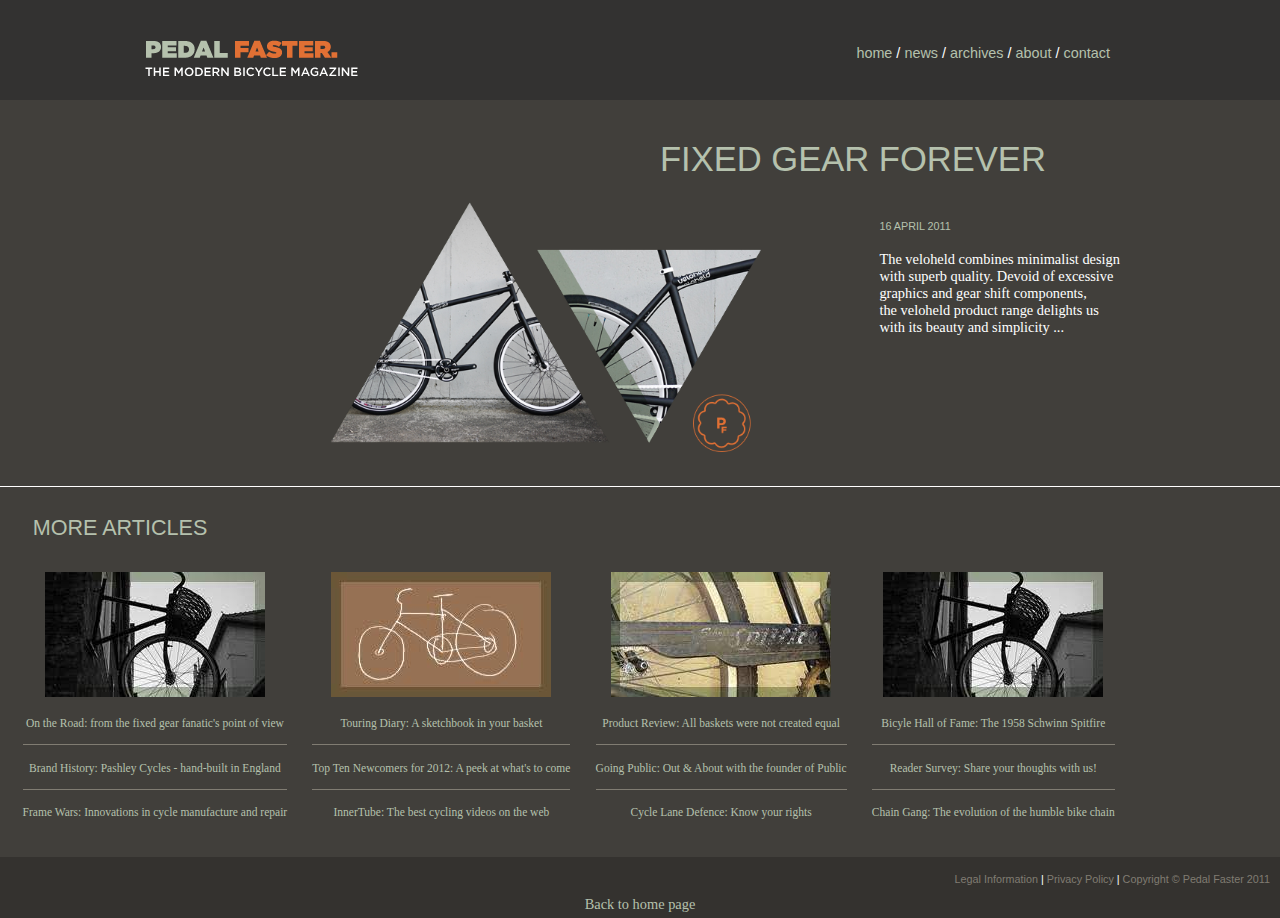
==== chapter no 6.html @ 3142e55a "1st file of css" ====
<!DOCTYPE html>
<html lang="en">
<head>
    <meta charset="UTF-8">
    <meta http-equiv="X-UA-Compatible" content="IE=edge">
    <meta name="viewport" content="width=device-width, initial-scale=1.0">
    <title>layout</title>
    <link  rel="stylesheet"    href="./CSS/style 6.css" >
</head>
<body>
    <div class="header">
    
        <img  class="img" src="./images/logo.png" alt="Pedal Faster - The modern bicycle magazine"
        width="216" height="37" class="logo"  >
    
        <div class=" nav grid-7 ">
            <a href="https://www.htmlandcssbook.com/code-samples/chapter-15/example.html">home</a> /
             <a href="https://www.htmlandcssbook.com/code-samples/chapter-15/example.html">news</a> / 
             <a href="https://www.htmlandcssbook.com/code-samples/chapter-15/example.html">archives</a> /
            <a href="https://www.htmlandcssbook.com/code-samples/chapter-15/example.html">about</a> /
             <a href="https://www.htmlandcssbook.com/code-samples/chapter-15/example.html">contact</a>
        </div>
            </div>
           
            <div class="wrapper">
                <h1 class="fix"> <a href="https://www.htmlandcssbook.com/code-samples/chapter-15/example.html">Fixed Gear Forever</a></h1>
                <img  class="tri" src="./images/triangles.png" alt="" height="250px"  > 
                <p class="date">  <span style="color: #b5c1ad; font-size: 75%;  font-family: Arial, Helvetica, sans-serif; padding-right: 120px; " > 16 APRIL 2011 </span><br> <br>
                The veloheld combines minimalist design <br> with superb quality. Devoid of
                    excessive <br> graphics and gear shift components, <br> the veloheld product range
                    delights us <br> with its beauty and simplicity  ... </p>
            </div>
    
    <!-- .main-story -->
    <div class="more-articles ">
        <h2 class="article"><a href="https://www.htmlandcssbook.com/code-samples/chapter-15/example.html"> <span style="padding-right:1040px ;"> More Articles</span></a></h2>
        <div class="colum1">
            <img   src="images/download (5).jpg" alt="The road ahead"  width="220" height="125" >
            <p><a href="https://www.htmlandcssbook.com/code-samples/chapter-15/example.html">On the Road: from the fixed gear fanatic's point of view</a></p>
            <p><a href="https://www.pashley.co.uk/about/made-in-britain.php#:~:text=Pashley%20is%20England's%20longest%20established,the%20edge%20of%20the%20Cotswolds.">Brand History: Pashley Cycles - hand-built in England</a></p>
            <p><a href="https://www.bikeradar.com/features/cycling-innovations/">Frame Wars: Innovations in cycle manufacture and repair</a></p>
            </div>

            <div class="colum2">
                <img src="./images/download (3).jpg" alt="Sketchbook" width="220" height="125" >
                    <p><a href="https://ctianjinnan.github.io/bicycle_site_demo/">Touring Diary: A sketchbook in your basket</a></p>
                    <p><a href="https://ctianjinnan.github.io/bicycle_site_demo/">Top Ten Newcomers for 2012: A peek at what's to come</a></p>
                    <p><a href="https://ctianjinnan.github.io/bicycle_site_demo/">InnerTube: The best cycling videos on the web</a></p>
                    </div>
                    <div class="colum3 ">
                <img src="./images/download (4).jpg"  alt="Repair shop sign" width="220" height="125" >
                        <p><a href="https://ctianjinnan.github.io/bicycle_site_demo/">Product Review: All baskets were not created equal</a></p>
                        <p><a href="https://ctianjinnan.github.io/bicycle_site_demo/">Going Public: Out &amp; About with the founder of Public</a></p>
                        <p><a href="https://ctianjinnan.github.io/bicycle_site_demo/">Cycle Lane Defence: Know your rights</a></p>
                        </div>
                        <div class="colum4">
                <img src="./images/download (5).jpg" alt="Schwinn Spitfire" width="220" height="125" >
                
                            <p><a href="https://ctianjinnan.github.io/bicycle_site_demo/">Bicyle Hall of Fame: The 1958 Schwinn Spitfire</a></p>
                            <p><a href="https://ctianjinnan.github.io/bicycle_site_demo/">Reader Survey: Share your thoughts with us!</a></p>
                            <p><a href="https://ctianjinnan.github.io/bicycle_site_demo/">Chain Gang: The evolution of the humble bike chain</a></p>
                            </div>
                        </div><!--- wrapper -->
                        <div class="footer clearfix">
                            <div class="container_12">
                            <p class="end"><a href="https://ctianjinnan.github.io/bicycle_site_demo/">Legal Information</a> | <a href="https://ctianjinnan.github.io/bicycle_site_demo/">Privacy
                            Policy</a> | <a href="https://ctianjinnan.github.io/bicycle_site_demo/">Copyright &copy; Pedal Faster 2011</a></p>
                            </div>
                            <a href="index.html"> <span style="color:  #b5c1ad;"> Back to home page</span></a> 
                            
                            </div>

</body>
</html>
---- CSS/style 6.css ----
@font-face {
    font-family: 'QuicksandBook';
    src: url('fonts/Quicksand_Book-webfont.eot');
    src: url('fonts/Quicksand_Book-webfont.eot?#iefix') format('embedded-opentype'),
    url('fonts/Quicksand_Book-webfont.woff') format('woff'),
    url('fonts/Quicksand_Book-webfont.ttf') format('truetype'),
    url('fonts/Quicksand_Book-webfont.svg#QuicksandBook') format('svg');
    font-weight: normal;
    font-style: normal;}
    body {
    color: #ffffff;
    background: #413f3b url("images/bg.jpg");
    font-family: Georgia, "Times New Roman", Times, serif;
    font-size: 90%;
    margin: 0px;
    text-align: center;}
    a {
    color: #b5c1ad;
    text-decoration: none;}
    a:hover {
    color: #ffffff;}
    .header {
        padding: 0px 0px 0px 0px;
        height: 100px;
        position: fixed;
        top: 0px;
        width: 100%;
        z-index: 50;
    background-color: #333231;}
    .nav {
        float: right;
        font-family: QuicksandBook, Helvetica, Arial, sans-serif;
        padding: 45px 0px 0px 0px;
text-align: right;
padding-right: 170px;}
        
.wrapper {
width: 960px;
margin: 0px auto;
background-repeat: no-repeat;
background-position: 0px 0px;
text-align: left;}

   .img{ margin-top: 40px;
padding-right: 350px;}

  
                            h1, h2 {
                                font-family: QuicksandBook, Helvetica, Arial, sans-serif;
                                font-weight: normal;
                                text-transform: uppercase;}
                                h1 {
                                font-size: 240%;
                                margin-top: 140px;
                            padding-left:500px;
                        padding-bottom: -100px;}
                    .date{
                         float: right;} 
                         .tri{
                            padding-left: 170px;
                            padding-bottom: 30px; 
                         }
                         
                        .more-articles {
                            border-top: 1px solid #ffffff;
                            padding: 10px;}
                       
                       .more-articles p {
                        border-bottom: 1px solid #807c72;
                        padding: 5px 0px 15px 0px;
                        font-size: 80%;}
                        .more-articles p:last-child {
                            border-bottom: none;}
                            .footer {
                                clear: both;
                                background: rgba(0, 0, 0, 0.2);
                                padding: 5px 10px;}
                                .footer p {
                                font-family: Helvetica, Arial, sans-serif;
                                font-size: 75%;
                                text-align: right;}
                                .footer a {
                                color: #807c72;}
                                .colum1{
                                    float: left;
                                    margin: 1%;
                                }
                                .colum2{
                                    float: left;
                                    margin: 1%;

                                }
                                .colum3{
                                    margin: 1%;
                                    float: left; 
                                }
                                .colum4{
                                    margin: 1%;
                                    float: left; 
                                }
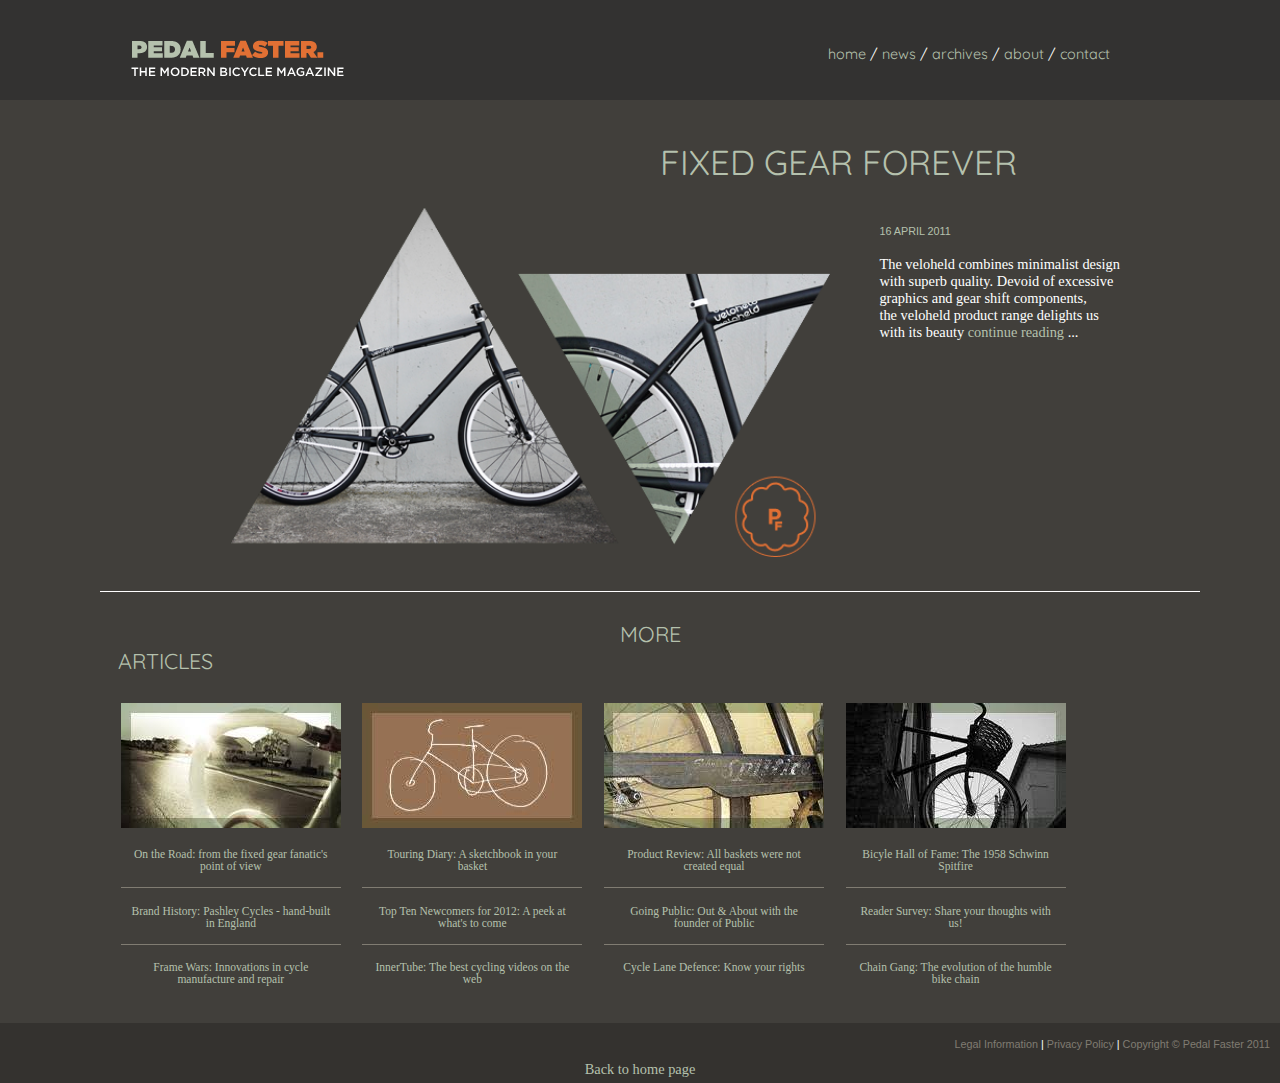
==== commit d4db12f2: "Add files via upload" ====
--- a/chapter no 6.html
+++ b/chapter no 6.html
@@ -7,8 +7,11 @@
     <meta name="viewport" content="width=device-width, initial-scale=1.0">
     <title>layout</title>
     <link  rel="stylesheet"    href="./CSS/style 6.css" >
+    <link rel="preconnect" href="https://fonts.googleapis.com">
+<link rel="preconnect" href="https://fonts.gstatic.com" crossorigin>
+<link href="https://fonts.googleapis.com/css2?family=Quicksand:wght@300&display=swap" rel="stylesheet">
 </head>
-<body>
+<body background="./images/download (23).jpg">
     <div class="header">
     
         <img  class="img" src="./images/logo.png" alt="Pedal Faster - The modern bicycle magazine"
@@ -25,41 +28,41 @@
            
             <div class="wrapper">
                 <h1 class="fix"> <a href="https://www.htmlandcssbook.com/code-samples/chapter-15/example.html">Fixed Gear Forever</a></h1>
-                <img  class="tri" src="./images/triangles.png" alt="" height="250px"  > 
+                <img  class="tri" src="./images/triangles.png" alt="" height="350px" width="600px"  > 
                 <p class="date">  <span style="color: #b5c1ad; font-size: 75%;  font-family: Arial, Helvetica, sans-serif; padding-right: 120px; " > 16 APRIL 2011 </span><br> <br>
                 The veloheld combines minimalist design <br> with superb quality. Devoid of
                     excessive <br> graphics and gear shift components, <br> the veloheld product range
-                    delights us <br> with its beauty and simplicity  ... </p>
+                    delights us <br> with its beauty  <a href=""> continue reading</a> ...  </p>
             </div>
     
-    <!-- .main-story -->
+    <!---main-story--->
     <div class="more-articles ">
-        <h2 class="article"><a href="https://www.htmlandcssbook.com/code-samples/chapter-15/example.html"> <span style="padding-right:1040px ;"> More Articles</span></a></h2>
+        <h2 class="article"><a href="https://www.htmlandcssbook.com/code-samples/chapter-15/example.html"> <span style="padding-right:970px ;"> More Articles</span></a></h2>
         <div class="colum1">
-            <img   src="images/download (5).jpg" alt="The road ahead"  width="220" height="125" >
-            <p><a href="https://www.htmlandcssbook.com/code-samples/chapter-15/example.html">On the Road: from the fixed gear fanatic's point of view</a></p>
-            <p><a href="https://www.pashley.co.uk/about/made-in-britain.php#:~:text=Pashley%20is%20England's%20longest%20established,the%20edge%20of%20the%20Cotswolds.">Brand History: Pashley Cycles - hand-built in England</a></p>
-            <p><a href="https://www.bikeradar.com/features/cycling-innovations/">Frame Wars: Innovations in cycle manufacture and repair</a></p>
+            <img   src="images/download (6).jpg" alt="The road ahead"  width="220" height="125" >
+            <p><a href="https://www.htmlandcssbook.com/code-samples/chapter-15/example.html">On the Road: from the fixed gear fanatic's <br> point of view</a></p>
+            <p><a href="https://www.pashley.co.uk/about/made-in-britain.php#:~:text=Pashley%20is%20England's%20longest%20established,the%20edge%20of%20the%20Cotswolds.">Brand History: Pashley Cycles - hand-built <br> in England</a></p>
+            <p><a href="https://www.bikeradar.com/features/cycling-innovations/">Frame Wars: Innovations in cycle  <br> manufacture and repair</a></p>
             </div>
 
             <div class="colum2">
                 <img src="./images/download (3).jpg" alt="Sketchbook" width="220" height="125" >
-                    <p><a href="https://ctianjinnan.github.io/bicycle_site_demo/">Touring Diary: A sketchbook in your basket</a></p>
-                    <p><a href="https://ctianjinnan.github.io/bicycle_site_demo/">Top Ten Newcomers for 2012: A peek at what's to come</a></p>
-                    <p><a href="https://ctianjinnan.github.io/bicycle_site_demo/">InnerTube: The best cycling videos on the web</a></p>
+                    <p><a href="https://ctianjinnan.github.io/bicycle_site_demo/">Touring Diary: A sketchbook in your <br> basket</a></p>
+                    <p><a href="https://ctianjinnan.github.io/bicycle_site_demo/">Top Ten Newcomers for 2012: A peek at  <br> what's to come</a></p>
+                    <p><a href="https://ctianjinnan.github.io/bicycle_site_demo/">InnerTube: The best cycling videos on the  <br> web</a></p>
                     </div>
                     <div class="colum3 ">
                 <img src="./images/download (4).jpg"  alt="Repair shop sign" width="220" height="125" >
-                        <p><a href="https://ctianjinnan.github.io/bicycle_site_demo/">Product Review: All baskets were not created equal</a></p>
-                        <p><a href="https://ctianjinnan.github.io/bicycle_site_demo/">Going Public: Out &amp; About with the founder of Public</a></p>
-                        <p><a href="https://ctianjinnan.github.io/bicycle_site_demo/">Cycle Lane Defence: Know your rights</a></p>
+                        <p><a href="https://ctianjinnan.github.io/bicycle_site_demo/">Product Review: All baskets were not  <br> created equal</a></p>
+                        <p><a href="https://ctianjinnan.github.io/bicycle_site_demo/">Going Public: Out &amp; About with the <br> founder of Public</a></p>
+                        <p><a href="https://ctianjinnan.github.io/bicycle_site_demo/">Cycle Lane Defence: Know your  rights</a></p>
                         </div>
                         <div class="colum4">
                 <img src="./images/download (5).jpg" alt="Schwinn Spitfire" width="220" height="125" >
                 
-                            <p><a href="https://ctianjinnan.github.io/bicycle_site_demo/">Bicyle Hall of Fame: The 1958 Schwinn Spitfire</a></p>
-                            <p><a href="https://ctianjinnan.github.io/bicycle_site_demo/">Reader Survey: Share your thoughts with us!</a></p>
-                            <p><a href="https://ctianjinnan.github.io/bicycle_site_demo/">Chain Gang: The evolution of the humble bike chain</a></p>
+                            <p><a href="https://ctianjinnan.github.io/bicycle_site_demo/">Bicyle Hall of Fame: The 1958 Schwinn <br> Spitfire</a></p>
+                            <p><a href="https://ctianjinnan.github.io/bicycle_site_demo/">Reader Survey: Share your thoughts with  <br> us!</a></p>
+                            <p><a href="https://ctianjinnan.github.io/bicycle_site_demo/">Chain Gang: The evolution of the humble <br> bike chain</a></p>
                             </div>
                         </div><!--- wrapper -->
                         <div class="footer clearfix">
--- a/CSS/style 6.css
+++ b/CSS/style 6.css
@@ -1,19 +1,12 @@
-@font-face {
-    font-family: 'QuicksandBook';
-    src: url('fonts/Quicksand_Book-webfont.eot');
-    src: url('fonts/Quicksand_Book-webfont.eot?#iefix') format('embedded-opentype'),
-    url('fonts/Quicksand_Book-webfont.woff') format('woff'),
-    url('fonts/Quicksand_Book-webfont.ttf') format('truetype'),
-    url('fonts/Quicksand_Book-webfont.svg#QuicksandBook') format('svg');
-    font-weight: normal;
-    font-style: normal;}
+
     body {
     color: #ffffff;
-    background: #413f3b url("images/bg.jpg");
+    background: #413f3b url("images/pic.jpg");
     font-family: Georgia, "Times New Roman", Times, serif;
     font-size: 90%;
     margin: 0px;
-    text-align: center;}
+    text-align: center;
+    }
     a {
     color: #b5c1ad;
     text-decoration: none;}
@@ -29,7 +22,7 @@
     background-color: #333231;}
     .nav {
         float: right;
-        font-family: QuicksandBook, Helvetica, Arial, sans-serif;
+        font-family: 'Quicksand', sans-serif;
         padding: 45px 0px 0px 0px;
 text-align: right;
 padding-right: 170px;}
@@ -46,8 +39,8 @@
 
   
                             h1, h2 {
-                                font-family: QuicksandBook, Helvetica, Arial, sans-serif;
-                                font-weight: normal;
+                                font-family: 'Quicksand', sans-serif;
+                                 font-weight: normal;
                                 text-transform: uppercase;}
                                 h1 {
                                 font-size: 240%;
@@ -57,17 +50,21 @@
                     .date{
                          float: right;} 
                          .tri{
-                            padding-left: 170px;
+                            padding-left: 70px;
                             padding-bottom: 30px; 
                          }
                          
                         .more-articles {
                             border-top: 1px solid #ffffff;
+                            margin-left: 100px;
+                            margin-right: 80px;
                             padding: 10px;}
                        
                        .more-articles p {
                         border-bottom: 1px solid #807c72;
+                        padding-right: 50px;
                         padding: 5px 0px 15px 0px;
+
                         font-size: 80%;}
                         .more-articles p:last-child {
                             border-bottom: none;}
@@ -97,4 +94,5 @@
                                 .colum4{
                                     margin: 1%;
                                     float: left; 
-                                }+                                }
+                                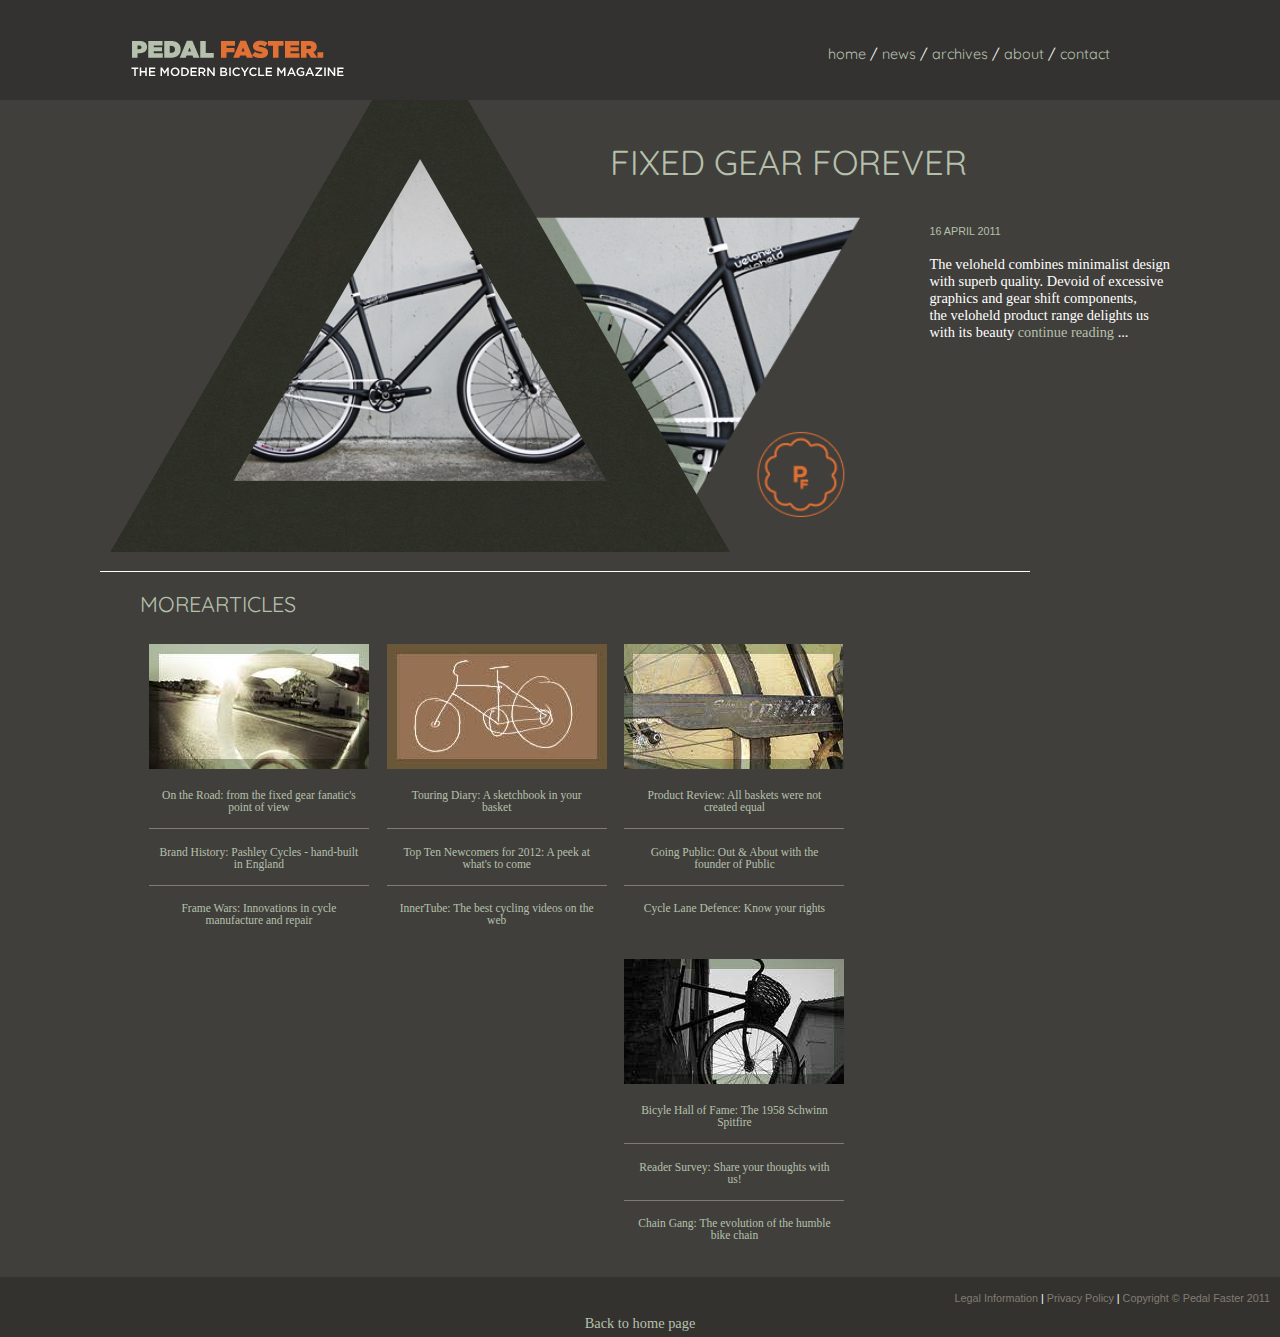
==== commit 572dd5b7: "3" ====
--- a/chapter no 6.html
+++ b/chapter no 6.html
@@ -27,17 +27,19 @@
             </div>
            
             <div class="wrapper">
-                <h1 class="fix"> <a href="https://www.htmlandcssbook.com/code-samples/chapter-15/example.html">Fixed Gear Forever</a></h1>
-                <img  class="tri" src="./images/triangles.png" alt="" height="350px" width="600px"  > 
+                <h1 class="fix"> <a href="https://www.htmlandcssbook.com/code-samples/chapter-15/example.html"> Fixed Gear Forever</a></h1>
+                <img class="tri2" src="./images/bg-triangle (1).png" alt="triangle image"  >
+                <img  class="tri" src="./images/triangles.png" alt=" triangle" height="370px" width="650px"  > 
                 <p class="date">  <span style="color: #b5c1ad; font-size: 75%;  font-family: Arial, Helvetica, sans-serif; padding-right: 120px; " > 16 APRIL 2011 </span><br> <br>
                 The veloheld combines minimalist design <br> with superb quality. Devoid of
                     excessive <br> graphics and gear shift components, <br> the veloheld product range
-                    delights us <br> with its beauty  <a href=""> continue reading</a> ...  </p>
+                    delights us <br> with its beauty 
+                     <a href=""> continue reading</a> ...  </p>
             </div>
     
     <!---main-story--->
     <div class="more-articles ">
-        <h2 class="article"><a href="https://www.htmlandcssbook.com/code-samples/chapter-15/example.html"> <span style="padding-right:970px ;"> More Articles</span></a></h2>
+        <h2 class="article"><a href="https://www.htmlandcssbook.com/code-samples/chapter-15/example.html"> <span style="padding-right:970px ;"> MoreArticles</span></a></h2>
         <div class="colum1">
             <img   src="images/download (6).jpg" alt="The road ahead"  width="220" height="125" >
             <p><a href="https://www.htmlandcssbook.com/code-samples/chapter-15/example.html">On the Road: from the fixed gear fanatic's <br> point of view</a></p>
--- a/CSS/style 6.css
+++ b/CSS/style 6.css
@@ -28,7 +28,7 @@
 padding-right: 170px;}
         
 .wrapper {
-width: 960px;
+width: 1060px;
 margin: 0px auto;
 background-repeat: no-repeat;
 background-position: 0px 0px;
@@ -50,15 +50,22 @@
                     .date{
                          float: right;} 
                          .tri{
-                            padding-left: 70px;
-                            padding-bottom: 30px; 
+                             padding-left: 100px ;
+                            padding-bottom: 30px;
+                            margin-top: -60px;
+                         }
+                         .tri2{
+                            z-index: -1px; 
+                            position: absolute;
+                            margin-top: -190px;
                          }
                          
                         .more-articles {
                             border-top: 1px solid #ffffff;
                             margin-left: 100px;
-                            margin-right: 80px;
-                            padding: 10px;}
+                            margin-right: 250px;
+                        margin-top: 20px;
+                    padding-left: 40px;}
                        
                        .more-articles p {
                         border-bottom: 1px solid #807c72;
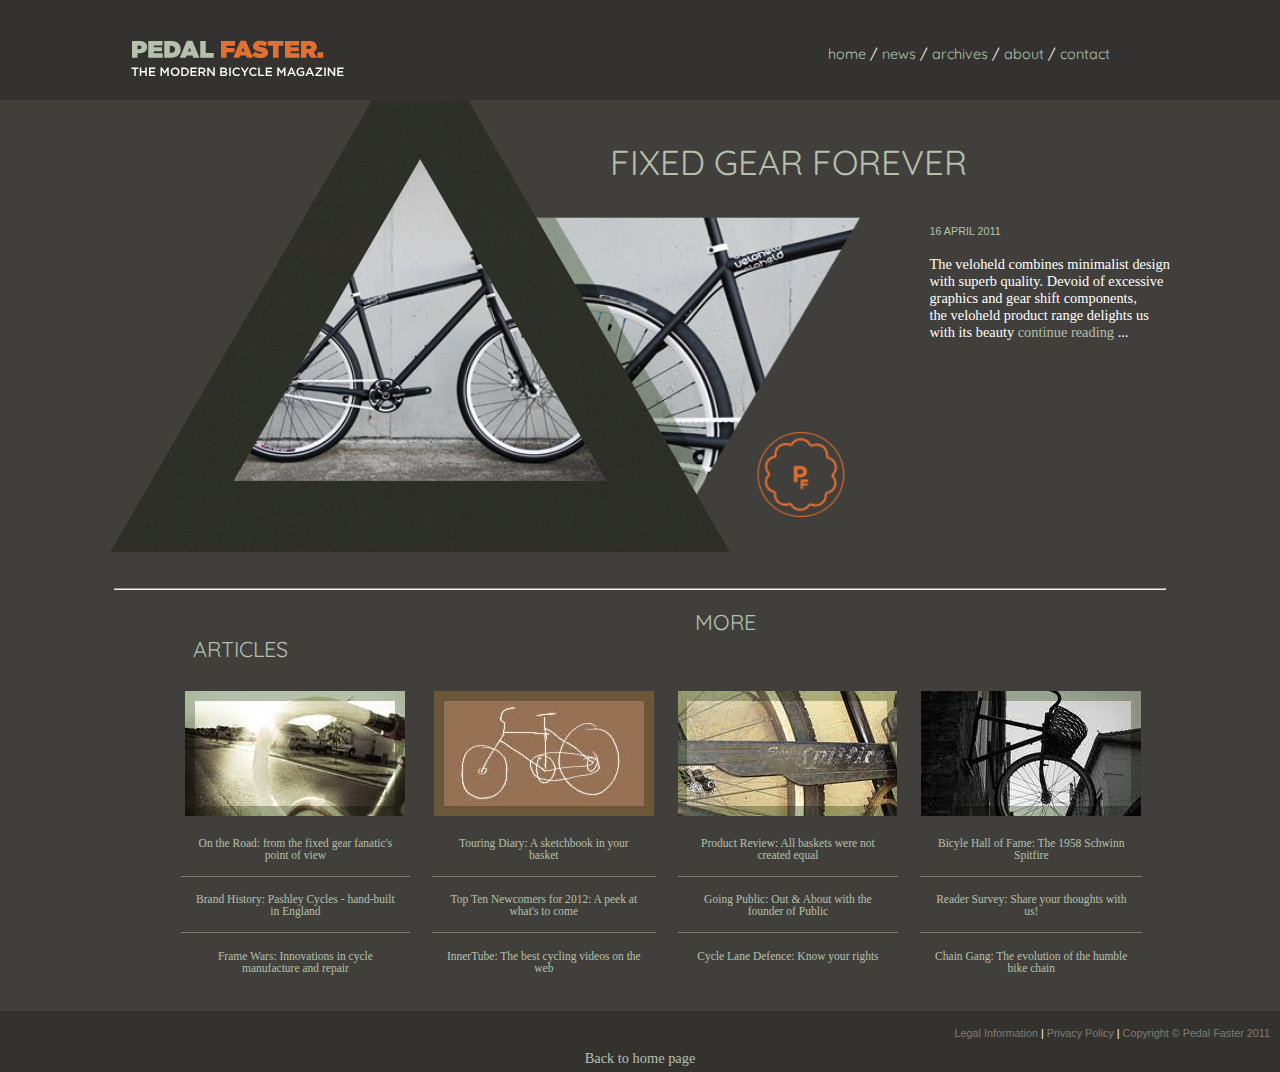
==== commit f81dc561: "Add files via upload" ====
--- a/chapter no 6.html
+++ b/chapter no 6.html
@@ -38,8 +38,9 @@
             </div>
     
     <!---main-story--->
+    <hr width="1050px">
     <div class="more-articles ">
-        <h2 class="article"><a href="https://www.htmlandcssbook.com/code-samples/chapter-15/example.html"> <span style="padding-right:970px ;"> MoreArticles</span></a></h2>
+        <h2 class="article"><a href="https://www.htmlandcssbook.com/code-samples/chapter-15/example.html"> <span style="padding-right:970px ;"> More Articles</span></a></h2>
         <div class="colum1">
             <img   src="images/download (6).jpg" alt="The road ahead"  width="220" height="125" >
             <p><a href="https://www.htmlandcssbook.com/code-samples/chapter-15/example.html">On the Road: from the fixed gear fanatic's <br> point of view</a></p>
--- a/CSS/style 6.css
+++ b/CSS/style 6.css
@@ -51,7 +51,7 @@
                          float: right;} 
                          .tri{
                              padding-left: 100px ;
-                            padding-bottom: 30px;
+                            padding-bottom: 60px;
                             margin-top: -60px;
                          }
                          .tri2{
@@ -61,16 +61,12 @@
                          }
                          
                         .more-articles {
-                            border-top: 1px solid #ffffff;
-                            margin-left: 100px;
-                            margin-right: 250px;
-                        margin-top: 20px;
-                    padding-left: 40px;}
+                    margin-left: 170px;}
                        
                        .more-articles p {
                         border-bottom: 1px solid #807c72;
                         padding-right: 50px;
-                        padding: 5px 0px 15px 0px;
+                        padding: 5px 15px 15px 15px;
 
                         font-size: 80%;}
                         .more-articles p:last-child {
